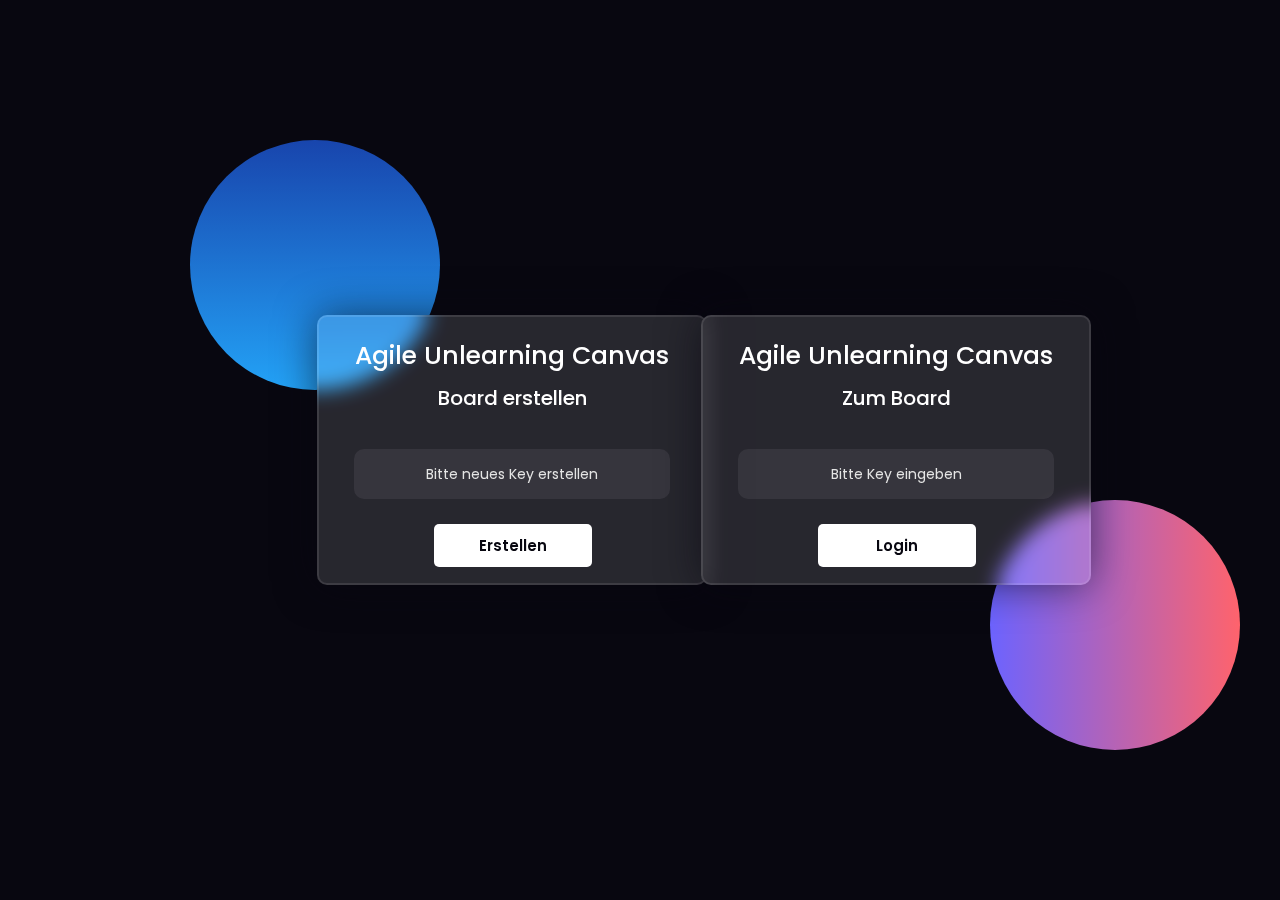
==== index.html @ c62ff469 "beauty work" ====
<!DOCTYPE html>
<html lang="en">
<head>

    <title>Agile Unlearning Canvas</title>

    <link rel="preconnect" href="https://fonts.gstatic.com">
    <link rel="stylesheet" href="https://cdnjs.cloudflare.com/ajax/libs/font-awesome/5.15.4/css/all.min.css">
    <link href="https://fonts.googleapis.com/css2?family=Poppins:wght@300;500;600&display=swap" rel="stylesheet">
    <!--Stylesheet-->
    <link href="css/login.css" rel="stylesheet"/>
</head>
<body>
<div class="background">
    <div class="shape"></div>
    <div class="shape"></div>
</div>

<form class="form1">
    <h3>Agile Unlearning Canvas</h3>
    <h4> Board erstellen </h4>
    <div id="message1" class="hidden"></div>
    <div class="keyInput">
        <label for="keyCreate"></label><input type="text" name="keyCreate" id="keyCreate" placeholder="Bitte neues Key erstellen"
                                              required/>
        <br>
        <a id="createKey" class="button" style="float: left;">Erstellen</a>
    </div>

</form>
<form class="form2">
    <h3>Agile Unlearning Canvas</h3>
    <h4> Zum Board </h4>
    <div id="message2" class="hidden"></div>
    <div class="keyInput">
        <label for="keyInput"></label><input type="text" name="keyInput" id="keyInput" placeholder="Bitte Key eingeben"
                                             required/>
        <br>
        <a id="loginButton" class="button" style="float: left;">Login</a>
    </div>

</form>
</body>
<script type="text/javascript" src="js/login/register.js"></script>
<script type="text/javascript" src="js/login/login.js"></script>
</html>
---- css/login.css ----
*,
*:before,
*:after {
    padding: 0;
    margin: 0;
    box-sizing: border-box;
}

.hidden {
    display: none;
    color: white;
    background-color: rgba(0, 0, 0, 0.7);
    padding: 30px 10px;
    border-radius: 5px;
    position: fixed;
    bottom: 0;
    left: 20px;
    z-index: 1000;
    max-width: 400px;
    font-size: 16px;
}

.success {
    background-color: rgba(94, 206, 94, 0.25);
    font-size: 15px;
}

.error {
    background-color: rgba(155, 10, 10, 0.53);
    font-size: 13px;

}

body{
    background-color: #080710;
}

.background {
    width: 500px;
    height: 600px;
    position: absolute;
    transform: translate(-50%,-50%);
    left: 50%;
    top: 50%;
}

.background .shape {
    height: 250px;
    width: 250px;
    position: absolute;
    border-radius: 50%;
}

.shape:first-child {
    background: linear-gradient(
            #1845ad,
            #23a2f6
    );
    left: -200px;
    top: -10px;
}

.shape:last-child {
    background: linear-gradient(
            to right,
            #6c63ff,
            #ff636c
    );
    right: -350px;
    bottom: -0px;
}

.form1 {
    height: 270px;
    width: 390px;
    background-color: rgba(255,255,255,0.13);
    position: absolute;
    transform: translate(-50%,-50%);
    top: 50%;
    left: 40%;
    border-radius: 10px;
    backdrop-filter: blur(10px);
    border: 2px solid rgba(255,255,255,0.1);
    box-shadow: 0 0 40px rgba(8,7,16,0.6);
    padding: 18px 35px;
}

.form2 {
    height: 270px;
    width: 390px;
    background-color: rgba(255,255,255,0.13);
    position: absolute;
    transform: translate(-50%,-50%);
    top: 50%;
    left: 70%;
    border-radius: 10px;
    backdrop-filter: blur(10px);
    border: 2px solid rgba(255,255,255,0.1);
    box-shadow: 0 0 40px rgba(8,7,16,0.6);
    padding: 18px 35px;
}

form * {
    font-family: 'Poppins',sans-serif;
    color: #ffffff;
    letter-spacing: 0;
    outline: none;
    border: none;
}

form h3 {
    font-size: 25px;
    font-weight: 500;
    line-height: 42px;
    text-align: center;
}

form h4 {
    font-size: 20px;
    font-weight: 500;
    line-height: 42px;
    text-align: center;
}

label {
    display: block;
    margin-top: 30px;
    font-size: 16px;
    font-weight: 500;
}

input {
    display: block;
    height: 50px;
    width: 100%;
    background-color: rgba(255,255,255,0.07);
    border-radius: 10px;
    padding: 0 10px;
    margin-top: 8px;
    font-size: 14px;
    font-weight: 3000;
    text-align: center;
}
::placeholder {
    color: #e5e5e5;
}

.button {
    margin-top: 0;
    margin-left: 80px;
    width: 50%;
    background-color: #ffffff;
    color: #080710;
    padding: 10px;
    font-size: 15px;
    font-weight: 600;
    border-radius: 5px;
    cursor: pointer;
    text-align: center;
}
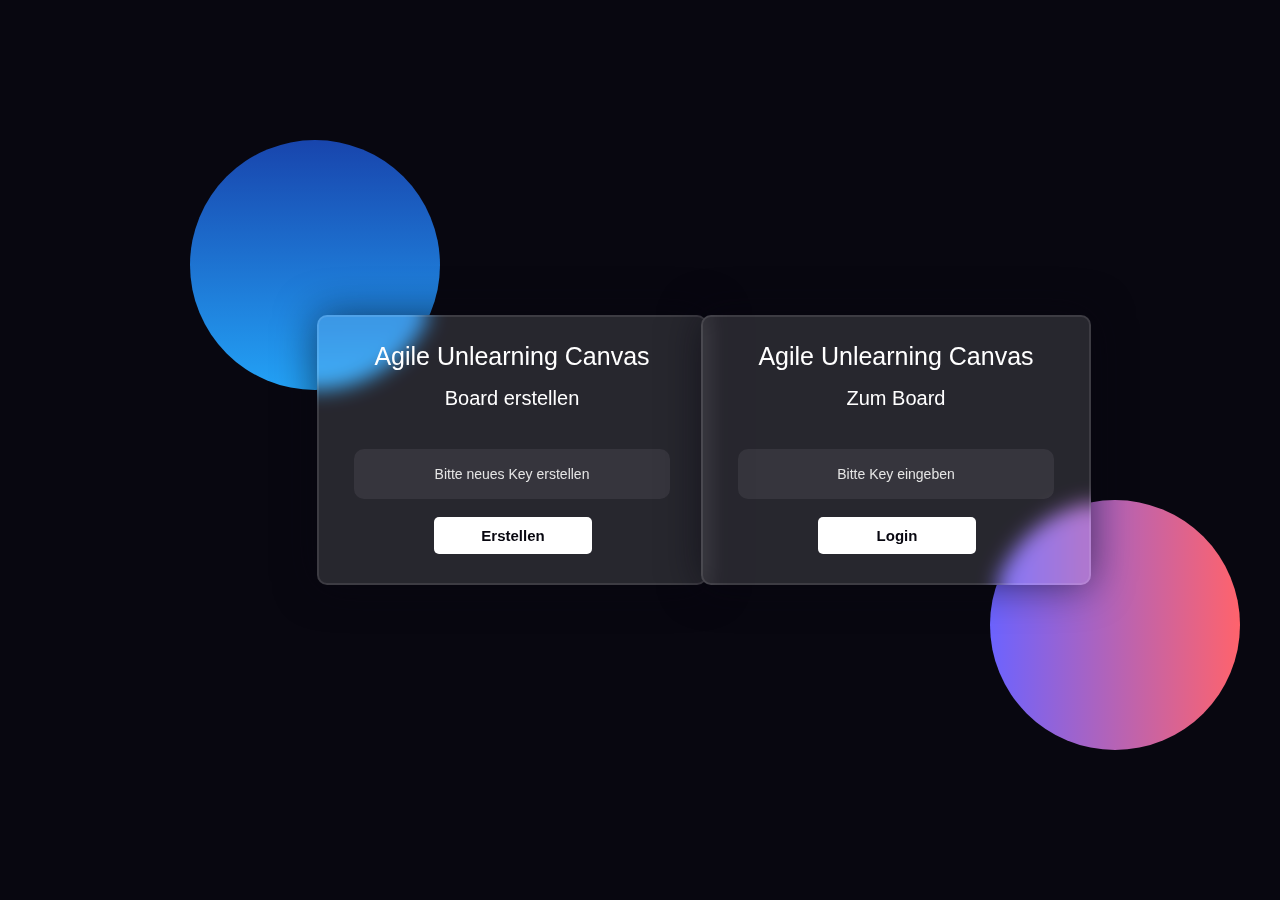
==== commit 59a278cd: "Design updates" ====
--- a/index.html
+++ b/index.html
@@ -1,12 +1,11 @@
 <!DOCTYPE html>
 <html lang="en">
 <head>
-
     <title>Agile Unlearning Canvas</title>
 
     <link rel="preconnect" href="https://fonts.gstatic.com">
     <link rel="stylesheet" href="https://cdnjs.cloudflare.com/ajax/libs/font-awesome/5.15.4/css/all.min.css">
-    <link href="https://fonts.googleapis.com/css2?family=Poppins:wght@300;500;600&display=swap" rel="stylesheet">
+    <link href="https://fonts.googleapis.com/css2?family=Roboto:wght@400;500&display=swap" rel="stylesheet">
     <!--Stylesheet-->
     <link href="css/login.css" rel="stylesheet"/>
 </head>
--- a/css/login.css
+++ b/css/login.css
@@ -33,6 +33,7 @@
 
 body{
     background-color: #080710;
+    font-family: 'Roboto', sans-serif;
 }
 
 .background {
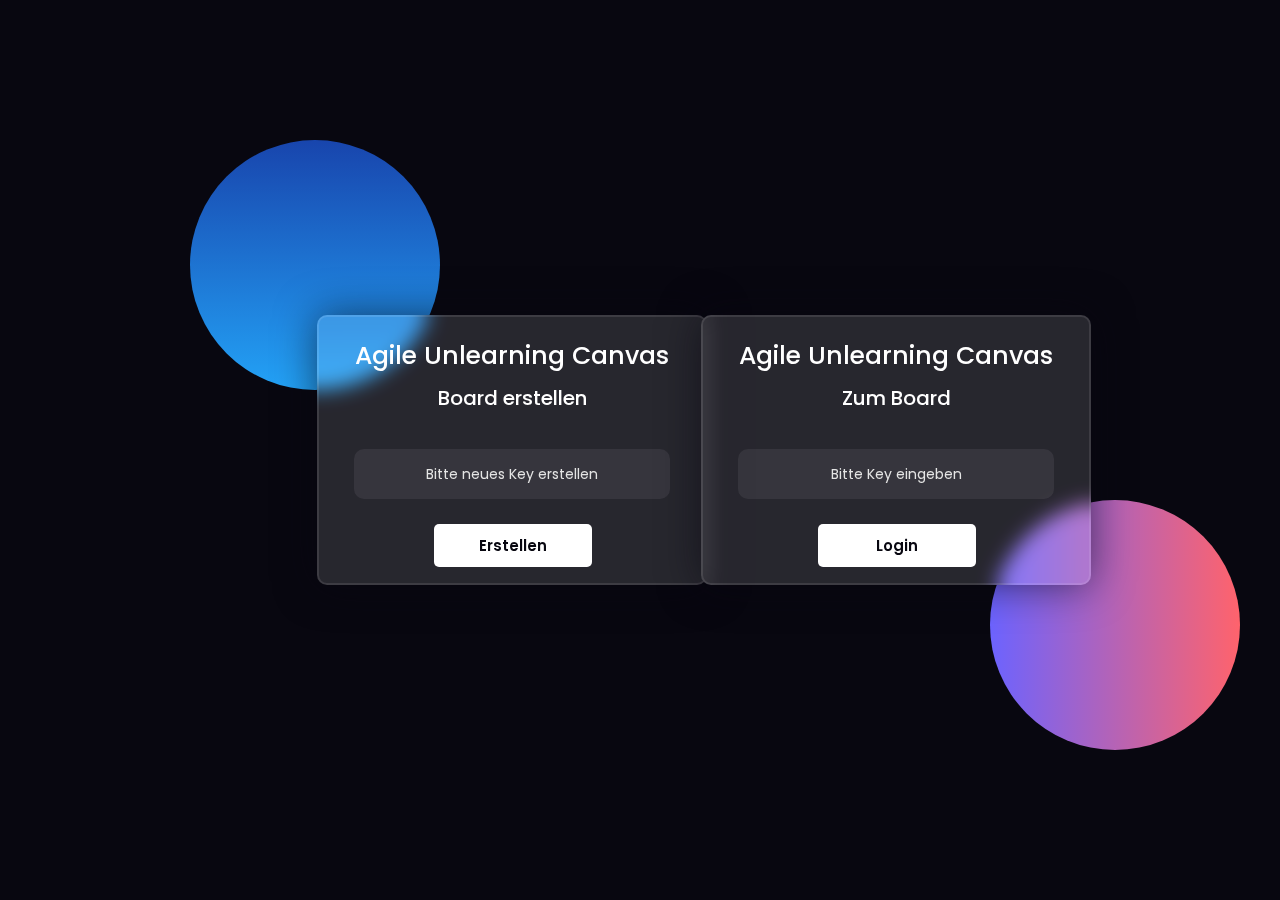
==== commit cb728e16: "Update Icons" ====
--- a/index.html
+++ b/index.html
@@ -1,13 +1,16 @@
 <!DOCTYPE html>
 <html lang="en">
 <head>
+
     <title>Agile Unlearning Canvas</title>
 
     <link rel="preconnect" href="https://fonts.gstatic.com">
     <link rel="stylesheet" href="https://cdnjs.cloudflare.com/ajax/libs/font-awesome/5.15.4/css/all.min.css">
-    <link href="https://fonts.googleapis.com/css2?family=Roboto:wght@400;500&display=swap" rel="stylesheet">
+    <link href="https://fonts.googleapis.com/css2?family=Poppins:wght@300;500;600&display=swap" rel="stylesheet">
     <!--Stylesheet-->
     <link href="css/login.css" rel="stylesheet"/>
+    <link rel="icon" href="icons/auc.png" type="image/png">
+
 </head>
 <body>
 <div class="background">
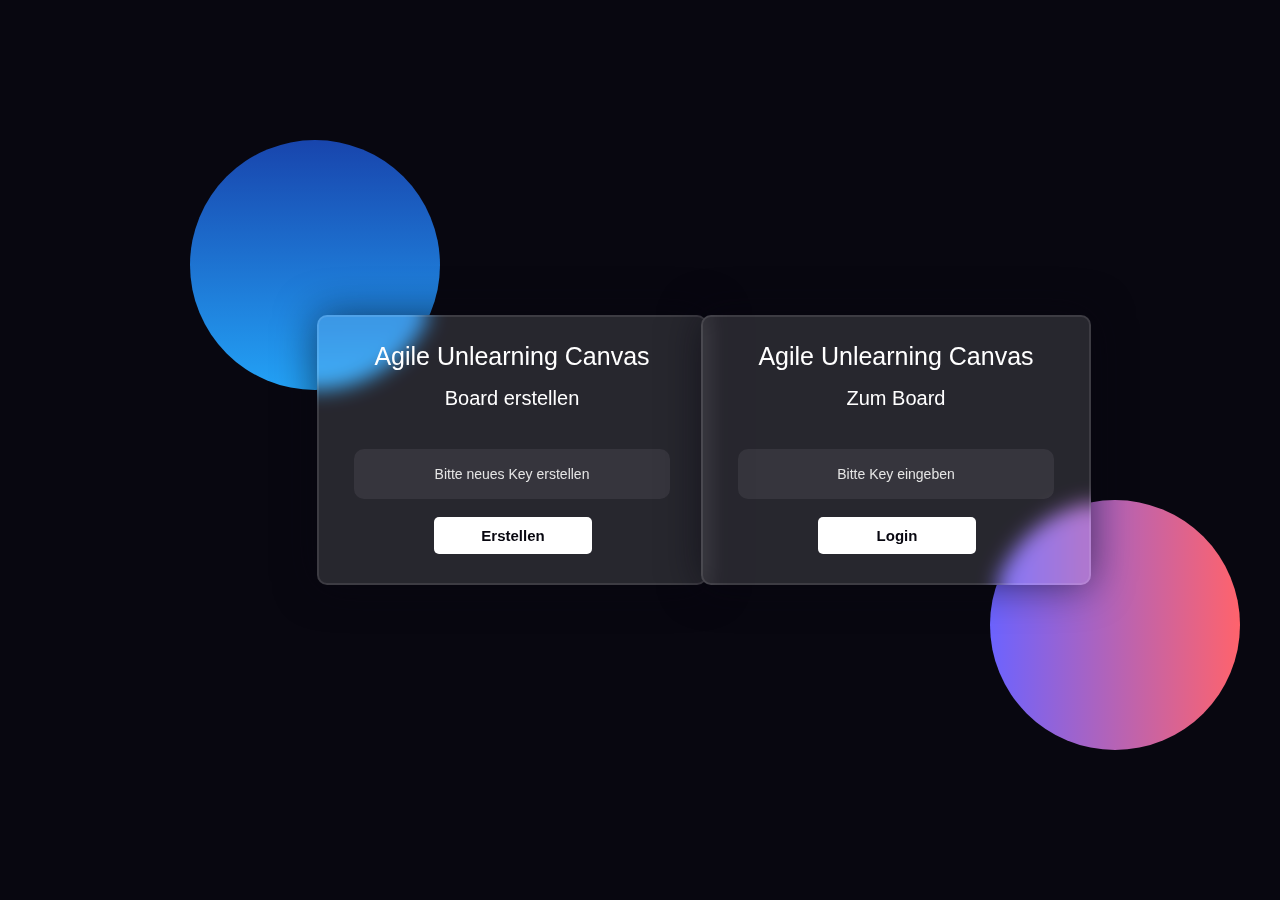
==== commit 768d5343: "Merge branch 'main' into update-design" ====
--- a/index.html
+++ b/index.html
@@ -1,12 +1,11 @@
 <!DOCTYPE html>
 <html lang="en">
 <head>
-
     <title>Agile Unlearning Canvas</title>
 
     <link rel="preconnect" href="https://fonts.gstatic.com">
     <link rel="stylesheet" href="https://cdnjs.cloudflare.com/ajax/libs/font-awesome/5.15.4/css/all.min.css">
-    <link href="https://fonts.googleapis.com/css2?family=Poppins:wght@300;500;600&display=swap" rel="stylesheet">
+    <link href="https://fonts.googleapis.com/css2?family=Roboto:wght@400;500&display=swap" rel="stylesheet">
     <!--Stylesheet-->
     <link href="css/login.css" rel="stylesheet"/>
     <link rel="icon" href="icons/auc.png" type="image/png">
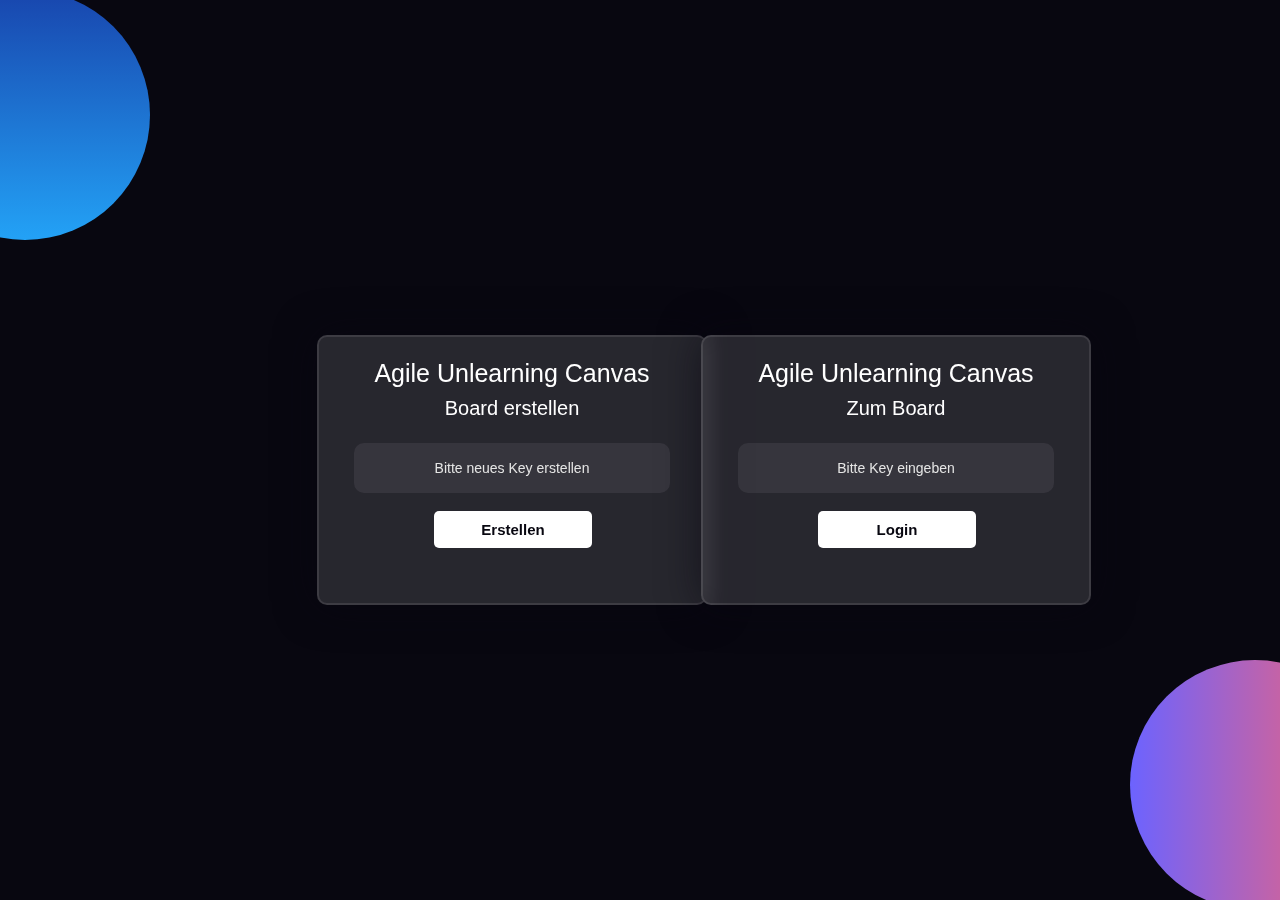
==== commit ccf7ae22: "Adjust board to screen size" ====
--- a/index.html
+++ b/index.html
@@ -7,9 +7,9 @@
     <link rel="stylesheet" href="https://cdnjs.cloudflare.com/ajax/libs/font-awesome/5.15.4/css/all.min.css">
     <link href="https://fonts.googleapis.com/css2?family=Roboto:wght@400;500&display=swap" rel="stylesheet">
     <!--Stylesheet-->
-    <link href="css/login.css" rel="stylesheet"/>
-    <link rel="icon" href="icons/auc.png" type="image/png">
-
+    <link href="./css/login.css" rel="stylesheet"/>
+    <link rel="icon" href="./icons/auc.png" type="image/png">
+    <meta name="viewport" content="width=device-width, initial-scale=1.0">
 </head>
 <body>
 <div class="background">
@@ -42,6 +42,6 @@
 
 </form>
 </body>
-<script type="text/javascript" src="js/login/register.js"></script>
-<script type="text/javascript" src="js/login/login.js"></script>
-</html>
+<script type="text/javascript" src="./js/login/register.js"></script>
+<script type="text/javascript" src="./js/login/login.js"></script>
+</html>--- a/css/login.css
+++ b/css/login.css
@@ -28,21 +28,26 @@
 .error {
     background-color: rgba(155, 10, 10, 0.53);
     font-size: 13px;
-
-}
-
-body{
+}
+
+body {
     background-color: #080710;
     font-family: 'Roboto', sans-serif;
+    min-height: 100vh;
+    display: flex;
+    flex-direction: column;
+    align-items: center;
+    justify-content: center;
+    padding: 20px;
 }
 
 .background {
-    width: 500px;
-    height: 600px;
-    position: absolute;
-    transform: translate(-50%,-50%);
-    left: 50%;
-    top: 50%;
+    width: 100%;
+    height: 100vh;
+    position: fixed;
+    top: 0;
+    left: 0;
+    z-index: -1;
 }
 
 .background .shape {
@@ -53,52 +58,31 @@
 }
 
 .shape:first-child {
-    background: linear-gradient(
-            #1845ad,
-            #23a2f6
-    );
-    left: -200px;
+    background: linear-gradient(#1845ad, #23a2f6);
+    left: -100px;
     top: -10px;
 }
 
 .shape:last-child {
-    background: linear-gradient(
-            to right,
-            #6c63ff,
-            #ff636c
-    );
-    right: -350px;
-    bottom: -0px;
-}
-
-.form1 {
-    height: 270px;
-    width: 390px;
+    background: linear-gradient(to right, #6c63ff, #ff636c);
+    right: -100px;
+    bottom: -10px;
+}
+
+.form1, .form2 {
+    width: 90%;
+    max-width: 390px;
     background-color: rgba(255,255,255,0.13);
-    position: absolute;
-    transform: translate(-50%,-50%);
-    top: 50%;
-    left: 40%;
     border-radius: 10px;
     backdrop-filter: blur(10px);
     border: 2px solid rgba(255,255,255,0.1);
     box-shadow: 0 0 40px rgba(8,7,16,0.6);
     padding: 18px 35px;
-}
-
-.form2 {
-    height: 270px;
-    width: 390px;
-    background-color: rgba(255,255,255,0.13);
-    position: absolute;
-    transform: translate(-50%,-50%);
-    top: 50%;
-    left: 70%;
-    border-radius: 10px;
-    backdrop-filter: blur(10px);
-    border: 2px solid rgba(255,255,255,0.1);
-    box-shadow: 0 0 40px rgba(8,7,16,0.6);
-    padding: 18px 35px;
+    margin: 20px auto;
+    position: relative;
+    transform: none;
+    left: auto;
+    top: auto;
 }
 
 form * {
@@ -110,23 +94,23 @@
 }
 
 form h3 {
-    font-size: 25px;
+    font-size: clamp(20px, 5vw, 25px);
     font-weight: 500;
-    line-height: 42px;
+    line-height: 1.5;
     text-align: center;
 }
 
 form h4 {
-    font-size: 20px;
+    font-size: clamp(16px, 4vw, 20px);
     font-weight: 500;
-    line-height: 42px;
+    line-height: 1.5;
     text-align: center;
 }
 
 label {
     display: block;
-    margin-top: 30px;
-    font-size: 16px;
+    margin-top: 20px;
+    font-size: clamp(14px, 3.5vw, 16px);
     font-weight: 500;
 }
 
@@ -138,24 +122,89 @@
     border-radius: 10px;
     padding: 0 10px;
     margin-top: 8px;
-    font-size: 14px;
-    font-weight: 3000;
-    text-align: center;
-}
+    font-size: clamp(12px, 3vw, 14px);
+    font-weight: 300;
+    text-align: center;
+}
+
 ::placeholder {
     color: #e5e5e5;
 }
 
 .button {
-    margin-top: 0;
-    margin-left: 80px;
-    width: 50%;
+    margin: 20px auto 0;
+    width: 80%;
+    max-width: 200px;
     background-color: #ffffff;
     color: #080710;
     padding: 10px;
-    font-size: 15px;
+    font-size: clamp(14px, 3.5vw, 15px);
     font-weight: 600;
     border-radius: 5px;
     cursor: pointer;
     text-align: center;
-}
+    display: block;
+}
+
+/* Media Queries */
+@media screen and (min-width: 768px) {
+    body {
+        padding: 0;
+    }
+
+    .form1, .form2 {
+        position: absolute;
+        width: 390px;
+        height: 270px;
+    }
+
+    .form1 {
+        transform: translate(-50%, -50%);
+        top: 50%;
+        left: 40%;
+    }
+
+    .form2 {
+        transform: translate(-50%, -50%);
+        top: 50%;
+        left: 70%;
+    }
+
+    .button {
+        margin-top: 0;
+        margin-left: 80px;
+        width: 50%;
+        text-align: center;
+    }
+}
+
+/* For tablets and smaller devices */
+@media screen and (max-width: 768px) {
+    .form1, .form2 {
+        position: static;
+        transform: none;
+        width: 90%; /* Make them responsive */
+        margin: 20px auto; /* Center them vertically with spacing */
+        height: auto; /* Adjust the height dynamically */
+    }
+
+    .button {
+        margin: 20px auto 0;
+        width: 80%;
+    }
+}
+
+/* For very small screens */
+@media screen and (max-width: 360px) {
+    .form1, .form2 {
+        padding: 15px;
+    }
+
+    input {
+        height: 40px;
+    }
+
+    .button {
+        padding: 8px;
+    }
+}
